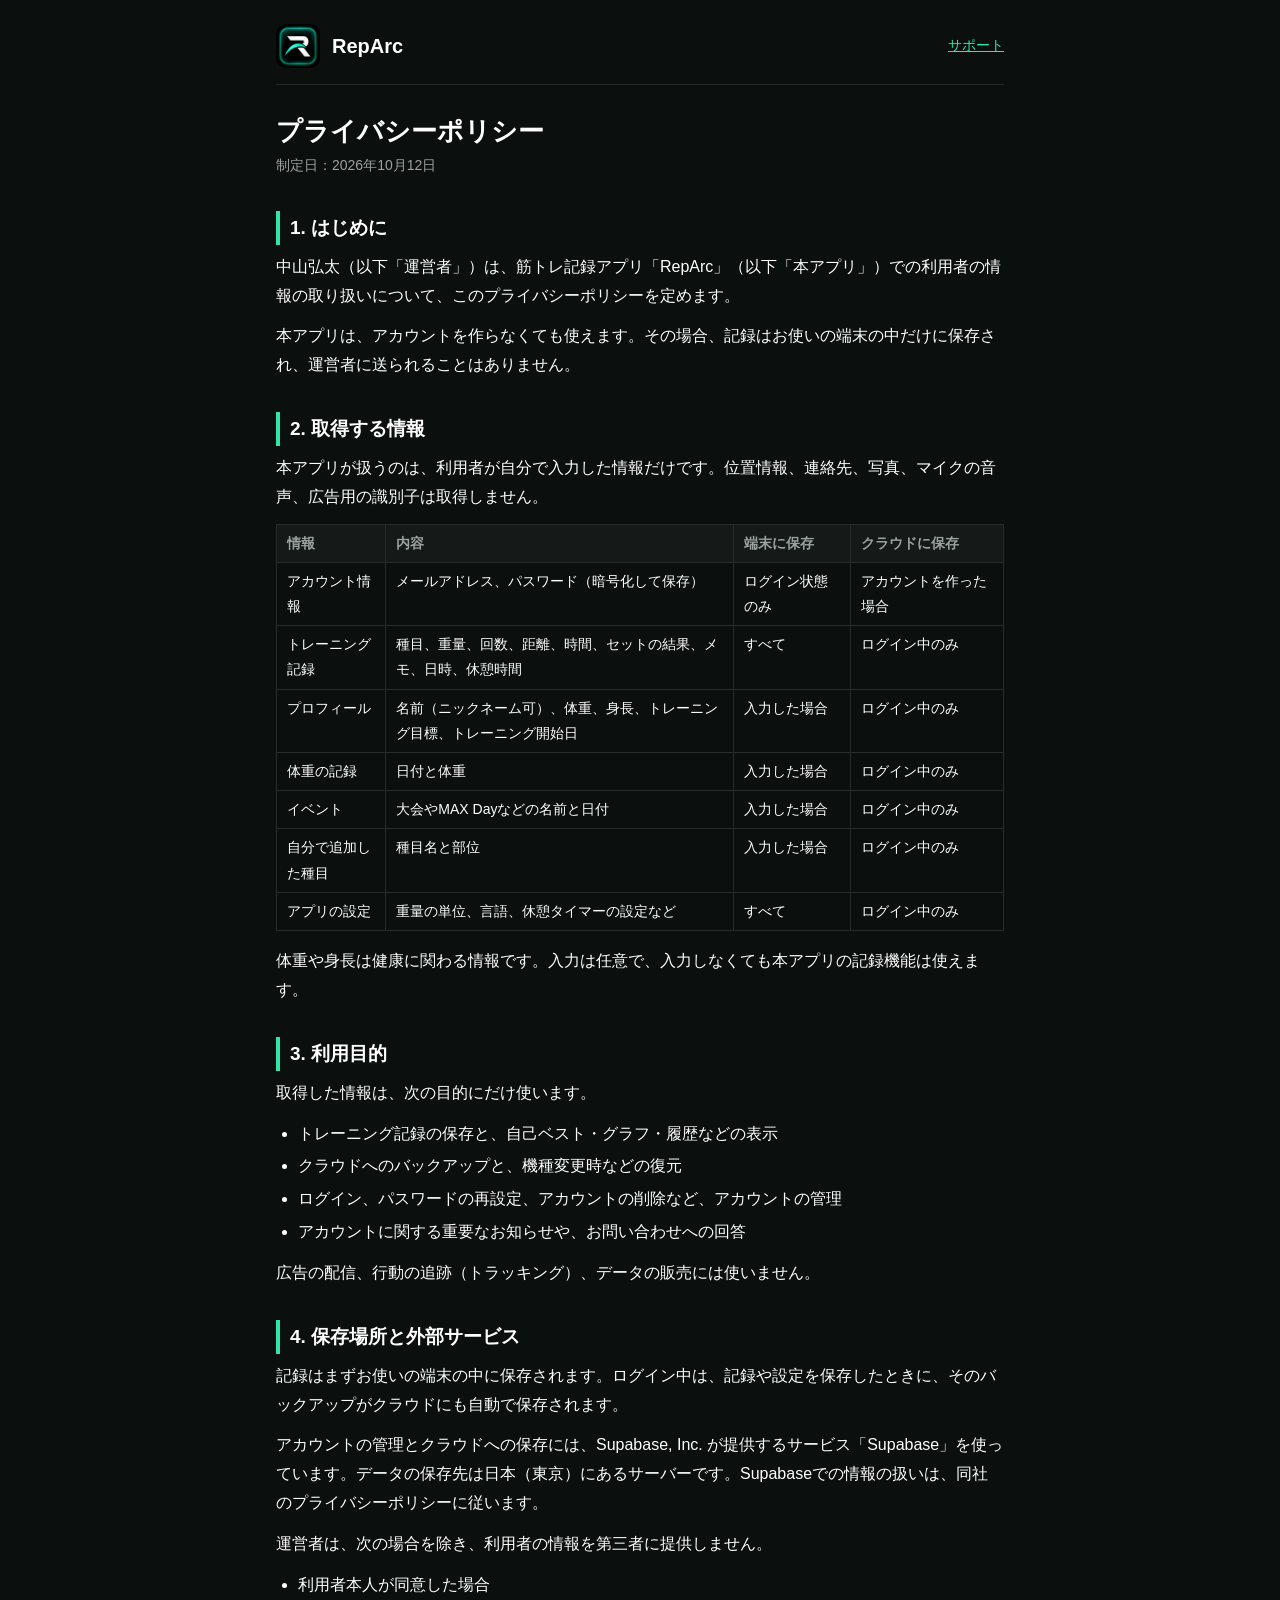
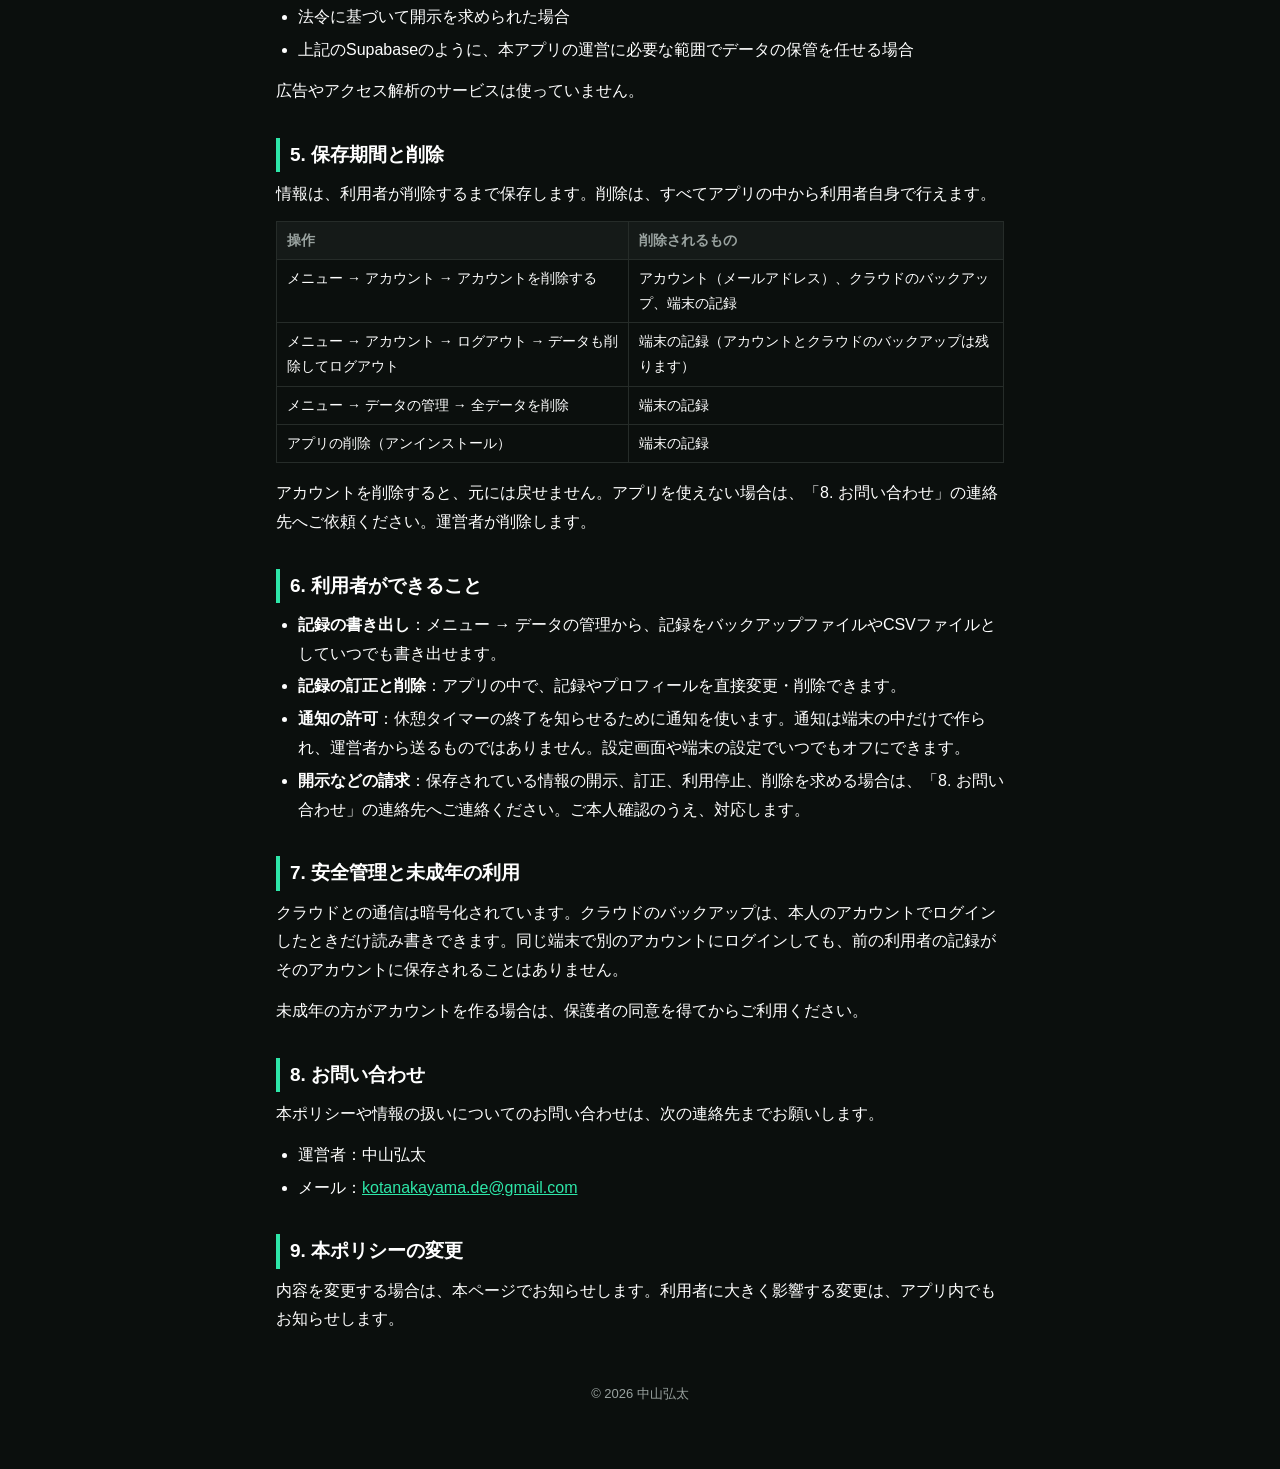
==== privacy/index.html @ 9bd20a39 "Add support page and privacy policy for RepArc Co-Authored-By: Claude Opus 5.5 <noreply@anthropic.co" ====
<!doctype html>
<html lang="ja">
<head>
<meta charset="utf-8">
<meta name="viewport" content="width=device-width, initial-scale=1">
<title>プライバシーポリシー | RepArc</title>
<link rel="icon" href="../favicon.png">
<link rel="stylesheet" href="../style.css">
</head>
<body>
<main>
<nav><a class="brand" href="../"><img src="../icon.png" alt="">RepArc</a><div class="links"><a href="../support/">サポート</a></div></nav>

<h1>プライバシーポリシー</h1>
<p class="meta">制定日：2026年10月12日</p>

<h2>1. はじめに</h2>
<p>中山弘太（以下「運営者」）は、筋トレ記録アプリ「RepArc」（以下「本アプリ」）での利用者の情報の取り扱いについて、このプライバシーポリシーを定めます。</p>
<p>本アプリは、アカウントを作らなくても使えます。その場合、記録はお使いの端末の中だけに保存され、運営者に送られることはありません。</p>

<h2>2. 取得する情報</h2>
<p>本アプリが扱うのは、利用者が自分で入力した情報だけです。位置情報、連絡先、写真、マイクの音声、広告用の識別子は取得しません。</p>
<div class="table-wrap">
<table>
<tr><th>情報</th><th>内容</th><th>端末に保存</th><th>クラウドに保存</th></tr>
<tr><td>アカウント情報</td><td>メールアドレス、パスワード（暗号化して保存）</td><td>ログイン状態のみ</td><td>アカウントを作った場合</td></tr>
<tr><td>トレーニング記録</td><td>種目、重量、回数、距離、時間、セットの結果、メモ、日時、休憩時間</td><td>すべて</td><td>ログイン中のみ</td></tr>
<tr><td>プロフィール</td><td>名前（ニックネーム可）、体重、身長、トレーニング目標、トレーニング開始日</td><td>入力した場合</td><td>ログイン中のみ</td></tr>
<tr><td>体重の記録</td><td>日付と体重</td><td>入力した場合</td><td>ログイン中のみ</td></tr>
<tr><td>イベント</td><td>大会やMAX Dayなどの名前と日付</td><td>入力した場合</td><td>ログイン中のみ</td></tr>
<tr><td>自分で追加した種目</td><td>種目名と部位</td><td>入力した場合</td><td>ログイン中のみ</td></tr>
<tr><td>アプリの設定</td><td>重量の単位、言語、休憩タイマーの設定など</td><td>すべて</td><td>ログイン中のみ</td></tr>
</table>
</div>
<p>体重や身長は健康に関わる情報です。入力は任意で、入力しなくても本アプリの記録機能は使えます。</p>

<h2>3. 利用目的</h2>
<p>取得した情報は、次の目的にだけ使います。</p>
<ul>
<li>トレーニング記録の保存と、自己ベスト・グラフ・履歴などの表示</li>
<li>クラウドへのバックアップと、機種変更時などの復元</li>
<li>ログイン、パスワードの再設定、アカウントの削除など、アカウントの管理</li>
<li>アカウントに関する重要なお知らせや、お問い合わせへの回答</li>
</ul>
<p>広告の配信、行動の追跡（トラッキング）、データの販売には使いません。</p>

<h2>4. 保存場所と外部サービス</h2>
<p>記録はまずお使いの端末の中に保存されます。ログイン中は、記録や設定を保存したときに、そのバックアップがクラウドにも自動で保存されます。</p>
<p>アカウントの管理とクラウドへの保存には、Supabase, Inc. が提供するサービス「Supabase」を使っています。データの保存先は日本（東京）にあるサーバーです。Supabaseでの情報の扱いは、同社のプライバシーポリシーに従います。</p>
<p>運営者は、次の場合を除き、利用者の情報を第三者に提供しません。</p>
<ul>
<li>利用者本人が同意した場合</li>
<li>法令に基づいて開示を求められた場合</li>
<li>上記のSupabaseのように、本アプリの運営に必要な範囲でデータの保管を任せる場合</li>
</ul>
<p>広告やアクセス解析のサービスは使っていません。</p>

<h2>5. 保存期間と削除</h2>
<p>情報は、利用者が削除するまで保存します。削除は、すべてアプリの中から利用者自身で行えます。</p>
<div class="table-wrap">
<table>
<tr><th>操作</th><th>削除されるもの</th></tr>
<tr><td>メニュー → アカウント → アカウントを削除する</td><td>アカウント（メールアドレス）、クラウドのバックアップ、端末の記録</td></tr>
<tr><td>メニュー → アカウント → ログアウト → データも削除してログアウト</td><td>端末の記録（アカウントとクラウドのバックアップは残ります）</td></tr>
<tr><td>メニュー → データの管理 → 全データを削除</td><td>端末の記録</td></tr>
<tr><td>アプリの削除（アンインストール）</td><td>端末の記録</td></tr>
</table>
</div>
<p>アカウントを削除すると、元には戻せません。アプリを使えない場合は、「8. お問い合わせ」の連絡先へご依頼ください。運営者が削除します。</p>

<h2>6. 利用者ができること</h2>
<ul>
<li><strong>記録の書き出し</strong>：メニュー → データの管理から、記録をバックアップファイルやCSVファイルとしていつでも書き出せます。</li>
<li><strong>記録の訂正と削除</strong>：アプリの中で、記録やプロフィールを直接変更・削除できます。</li>
<li><strong>通知の許可</strong>：休憩タイマーの終了を知らせるために通知を使います。通知は端末の中だけで作られ、運営者から送るものではありません。設定画面や端末の設定でいつでもオフにできます。</li>
<li><strong>開示などの請求</strong>：保存されている情報の開示、訂正、利用停止、削除を求める場合は、「8. お問い合わせ」の連絡先へご連絡ください。ご本人確認のうえ、対応します。</li>
</ul>

<h2>7. 安全管理と未成年の利用</h2>
<p>クラウドとの通信は暗号化されています。クラウドのバックアップは、本人のアカウントでログインしたときだけ読み書きできます。同じ端末で別のアカウントにログインしても、前の利用者の記録がそのアカウントに保存されることはありません。</p>
<p>未成年の方がアカウントを作る場合は、保護者の同意を得てからご利用ください。</p>

<h2>8. お問い合わせ</h2>
<p>本ポリシーや情報の扱いについてのお問い合わせは、次の連絡先までお願いします。</p>
<ul>
<li>運営者：中山弘太</li>
<li>メール：<a href="mailto:kotanakayama.de@gmail.com">kotanakayama.de@gmail.com</a></li>
</ul>

<h2>9. 本ポリシーの変更</h2>
<p>内容を変更する場合は、本ページでお知らせします。利用者に大きく影響する変更は、アプリ内でもお知らせします。</p>

<footer>© 2026 中山弘太</footer>
</main>
</body>
</html>
---- style.css ----
/* アプリ(src/theme/colors.ts)と同じ配色。アプリはダークテーマ固定なので、ページもダークで揃える。 */
:root {
  --bg: #0B0F0D;
  --surface: #151A18;
  --border: #262C29;
  --primary: #2EE6A8;
  --text: #FFFFFF;
  --text-secondary: #9AA3A0;
  color-scheme: dark;
}

* { box-sizing: border-box; }

body {
  margin: 0;
  background: var(--bg);
  color: var(--text);
  font-family: -apple-system, BlinkMacSystemFont, "Hiragino Sans", "Hiragino Kaku Gothic ProN", "Noto Sans JP", sans-serif;
  font-size: 16px;
  line-height: 1.8;
}

main {
  max-width: 760px;
  margin: 0 auto;
  padding: 24px 16px 64px;
}

.brand {
  display: flex;
  align-items: center;
  gap: 12px;
  color: var(--text);
  text-decoration: none;
  font-weight: 800;
  font-size: 20px;
}
.brand img { width: 44px; height: 44px; border-radius: 10px; }

nav {
  display: flex;
  flex-wrap: wrap;
  align-items: center;
  justify-content: space-between;
  gap: 12px;
  margin-bottom: 28px;
  padding-bottom: 16px;
  border-bottom: 1px solid var(--border);
}
nav .links { display: flex; gap: 16px; font-size: 14px; }

a { color: var(--primary); }

h1 { font-size: 26px; line-height: 1.4; margin: 0 0 4px; }
h2 { font-size: 19px; margin: 32px 0 8px; padding-left: 10px; border-left: 4px solid var(--primary); }
p { margin: 0 0 12px; }
ul { margin: 0 0 12px; padding-left: 22px; }
li { margin-bottom: 4px; }
strong { color: var(--text); }

.meta { color: var(--text-secondary); font-size: 14px; margin-bottom: 24px; }

.table-wrap { overflow-x: auto; margin: 4px 0 16px; }
table { border-collapse: collapse; width: 100%; font-size: 14px; }
th, td { border: 1px solid var(--border); padding: 6px 10px; text-align: left; vertical-align: top; }
th { background: var(--surface); color: var(--text-secondary); white-space: nowrap; }

.card { background: var(--surface); border: 1px solid var(--border); border-radius: 14px; padding: 16px; margin: 12px 0; }

.hero { text-align: center; padding: 24px 0 8px; }
.hero img { width: 112px; height: 112px; border-radius: 24px; }
.hero h1 { margin-top: 12px; }

.link-list { list-style: none; padding: 0; display: grid; gap: 10px; max-width: 420px; margin: 24px auto; }
.link-list a {
  display: block;
  padding: 14px 16px;
  background: var(--surface);
  border: 1px solid var(--border);
  border-radius: 14px;
  color: var(--text);
  text-decoration: none;
  font-weight: 600;
}
.link-list a::after { content: "›"; float: right; color: var(--text-secondary); }

footer { margin-top: 48px; color: var(--text-secondary); font-size: 13px; text-align: center; }
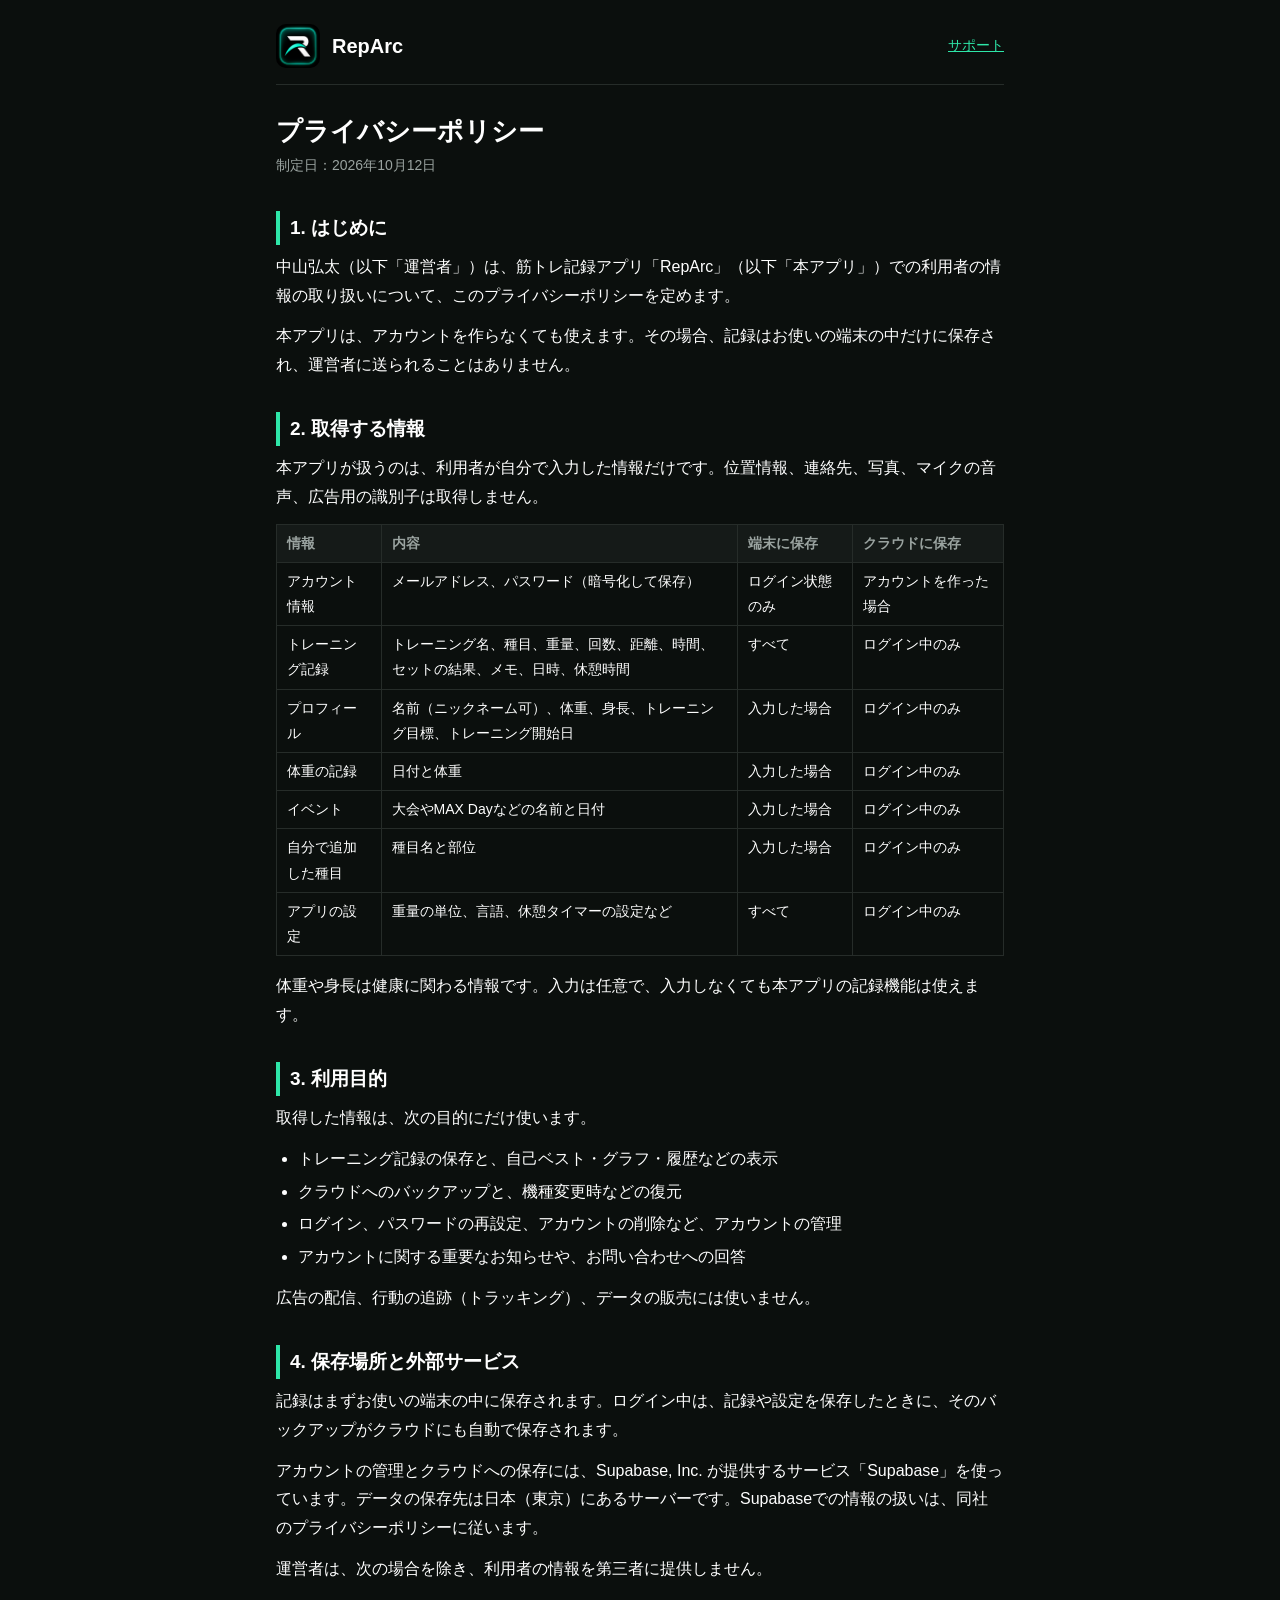
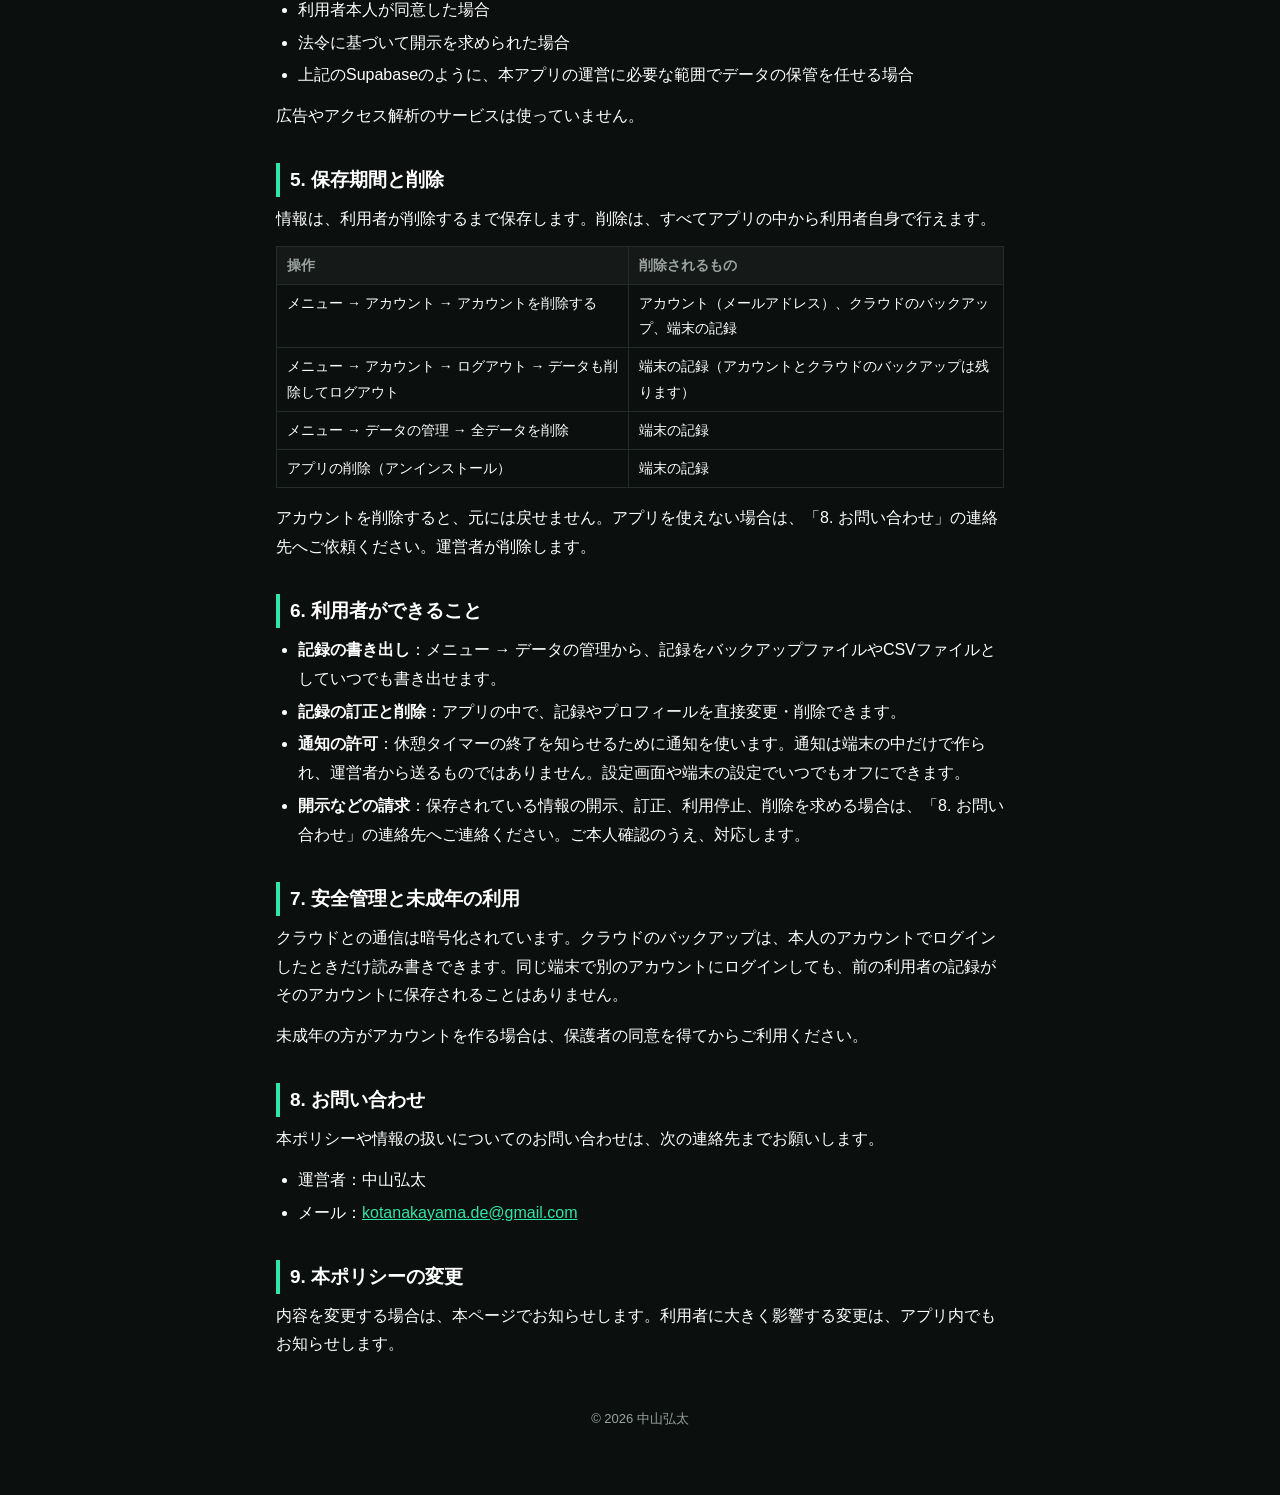
==== commit eabb5641: "Privacy policy: list workout names under training records Co-Authored-By: Claude Opus 5.5 <noreply@a" ====
--- a/privacy/index.html
+++ b/privacy/index.html
@@ -24,7 +24,7 @@
 <table>
 <tr><th>情報</th><th>内容</th><th>端末に保存</th><th>クラウドに保存</th></tr>
 <tr><td>アカウント情報</td><td>メールアドレス、パスワード（暗号化して保存）</td><td>ログイン状態のみ</td><td>アカウントを作った場合</td></tr>
-<tr><td>トレーニング記録</td><td>種目、重量、回数、距離、時間、セットの結果、メモ、日時、休憩時間</td><td>すべて</td><td>ログイン中のみ</td></tr>
+<tr><td>トレーニング記録</td><td>トレーニング名、種目、重量、回数、距離、時間、セットの結果、メモ、日時、休憩時間</td><td>すべて</td><td>ログイン中のみ</td></tr>
 <tr><td>プロフィール</td><td>名前（ニックネーム可）、体重、身長、トレーニング目標、トレーニング開始日</td><td>入力した場合</td><td>ログイン中のみ</td></tr>
 <tr><td>体重の記録</td><td>日付と体重</td><td>入力した場合</td><td>ログイン中のみ</td></tr>
 <tr><td>イベント</td><td>大会やMAX Dayなどの名前と日付</td><td>入力した場合</td><td>ログイン中のみ</td></tr>
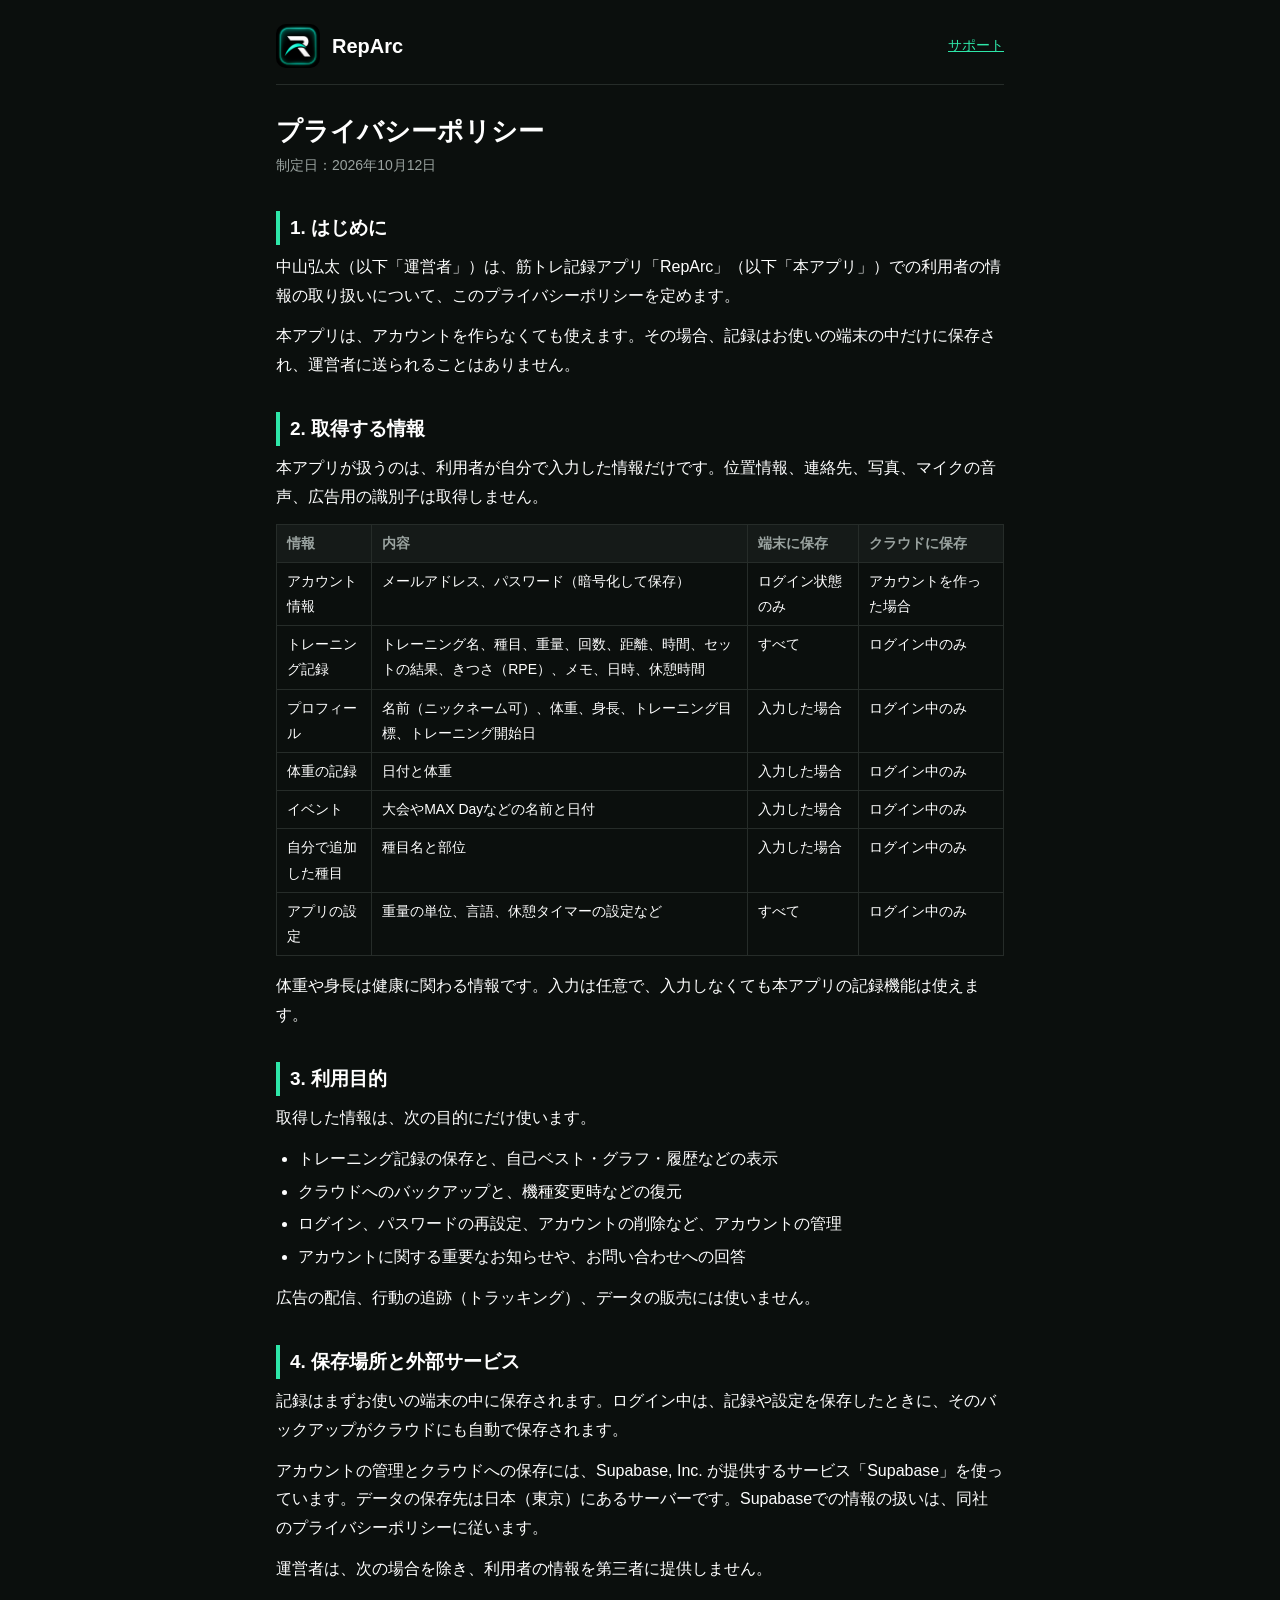
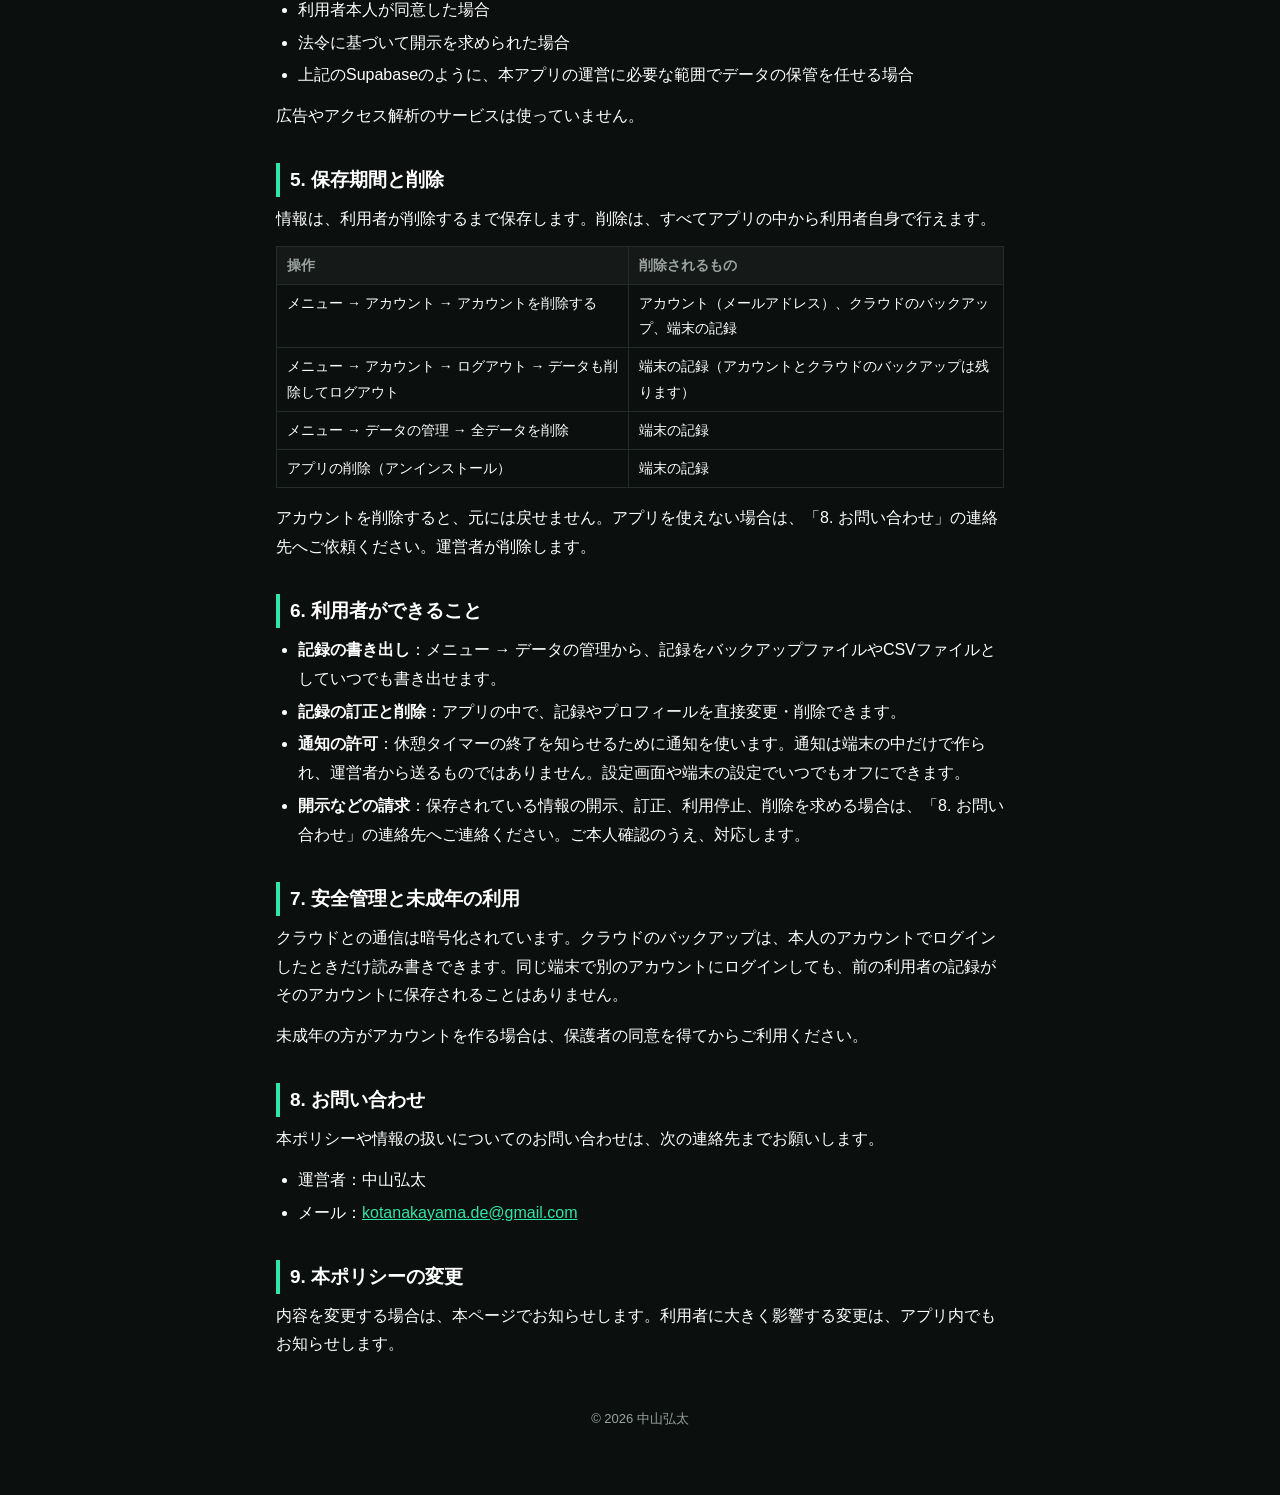
==== commit f4af4c15: "Privacy policy: list RPE under training records Co-Authored-By: Claude Opus 5.5 <noreply@anthropic.c" ====
--- a/privacy/index.html
+++ b/privacy/index.html
@@ -24,7 +24,7 @@
 <table>
 <tr><th>情報</th><th>内容</th><th>端末に保存</th><th>クラウドに保存</th></tr>
 <tr><td>アカウント情報</td><td>メールアドレス、パスワード（暗号化して保存）</td><td>ログイン状態のみ</td><td>アカウントを作った場合</td></tr>
-<tr><td>トレーニング記録</td><td>トレーニング名、種目、重量、回数、距離、時間、セットの結果、メモ、日時、休憩時間</td><td>すべて</td><td>ログイン中のみ</td></tr>
+<tr><td>トレーニング記録</td><td>トレーニング名、種目、重量、回数、距離、時間、セットの結果、きつさ（RPE）、メモ、日時、休憩時間</td><td>すべて</td><td>ログイン中のみ</td></tr>
 <tr><td>プロフィール</td><td>名前（ニックネーム可）、体重、身長、トレーニング目標、トレーニング開始日</td><td>入力した場合</td><td>ログイン中のみ</td></tr>
 <tr><td>体重の記録</td><td>日付と体重</td><td>入力した場合</td><td>ログイン中のみ</td></tr>
 <tr><td>イベント</td><td>大会やMAX Dayなどの名前と日付</td><td>入力した場合</td><td>ログイン中のみ</td></tr>
